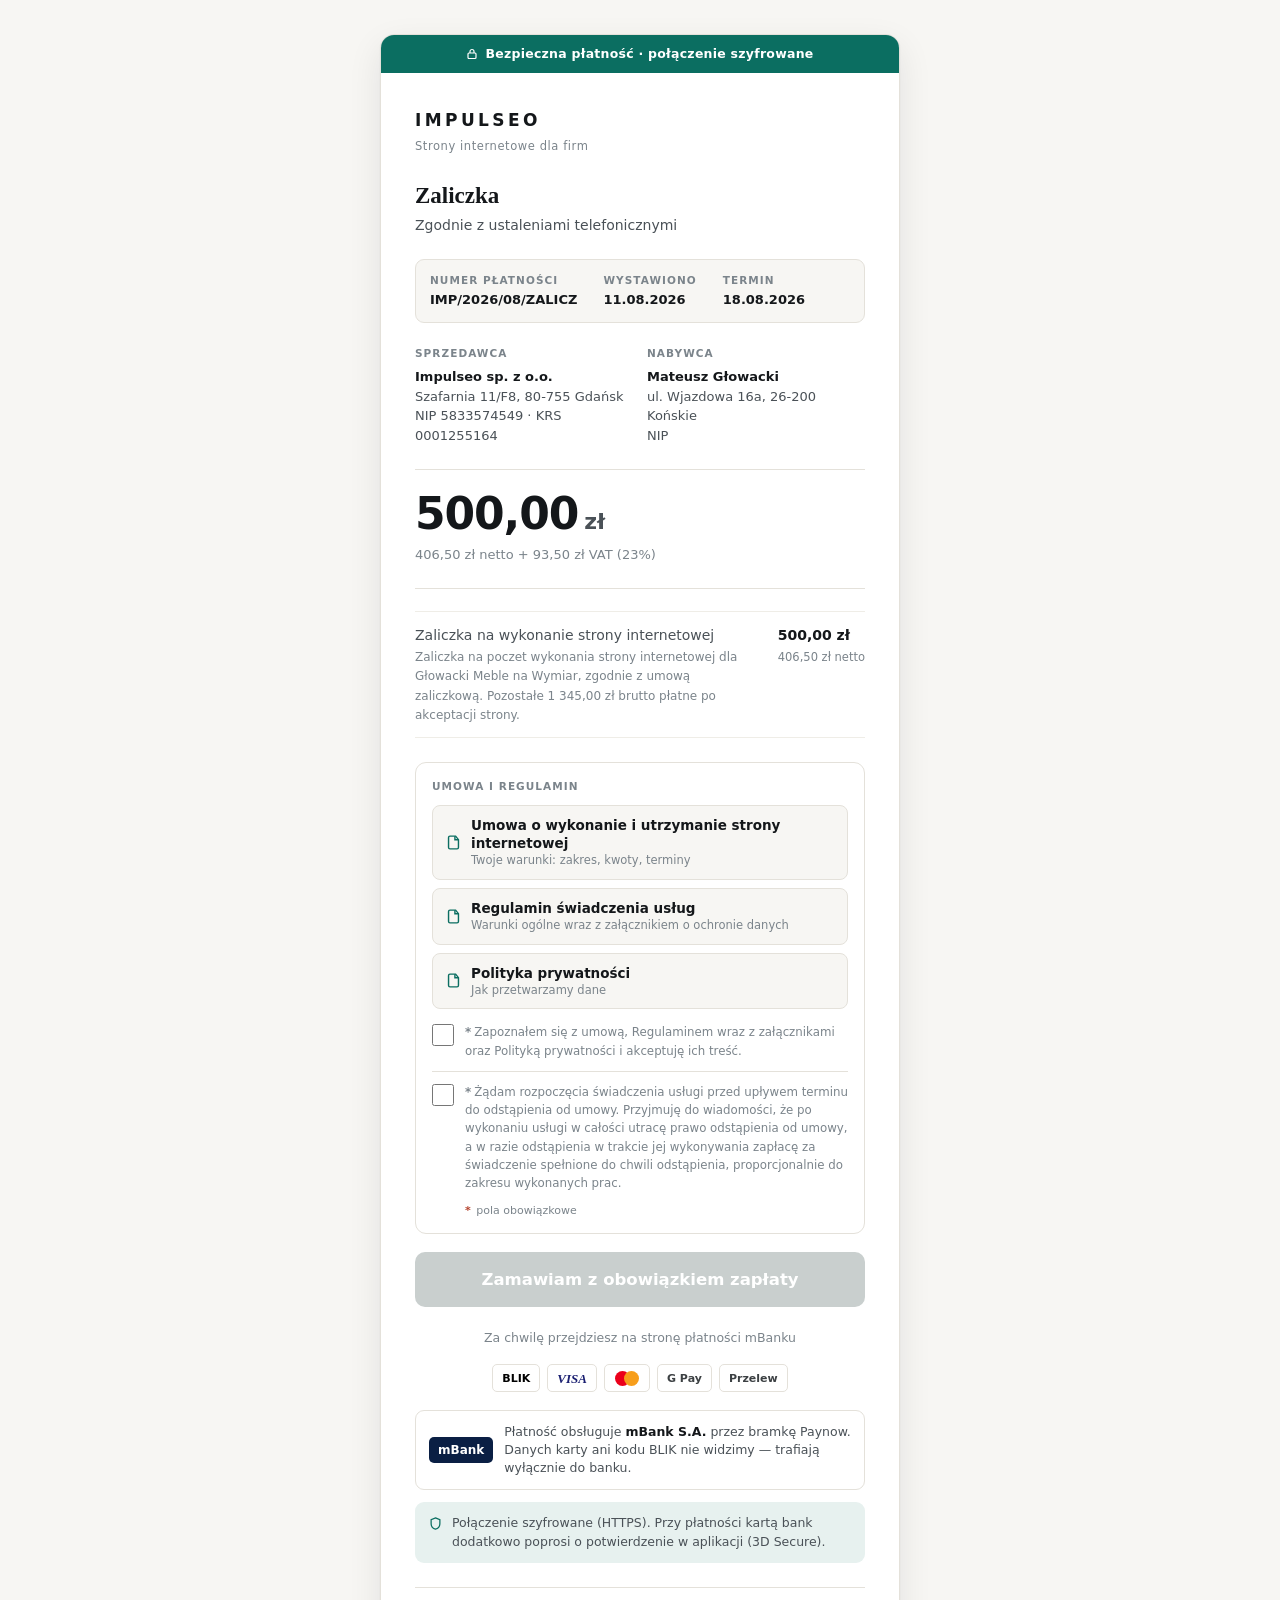
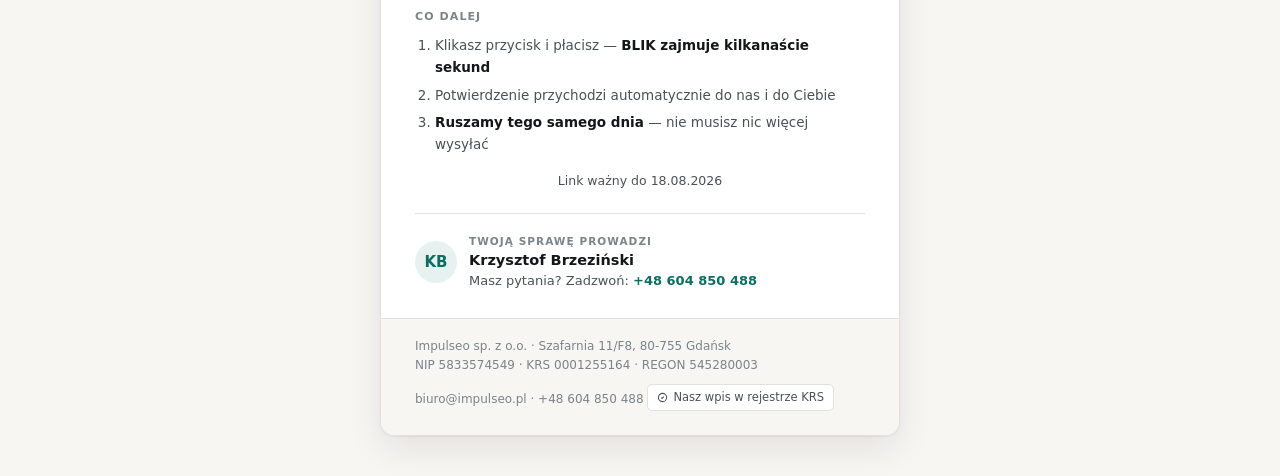
==== platnosc/zaliczka-be5e/index.html @ 8c0e006e "Strona platnosci: Mateusz Głowacki (500,00 zl)" ====
<!DOCTYPE html>
<html lang="pl">
<head>
<meta charset="utf-8" />
<meta name="viewport" content="width=device-width, initial-scale=1" />
<title>Płatność 500,00 zł — Mateusz Głowacki | Impulseo</title>
<meta name="robots" content="noindex, nofollow" />
<meta name="description" content="500,00 zł · zaliczka · BLIK, karta lub przelew" />

<meta property="og:type" content="website" />
<meta property="og:title" content="Płatność — Mateusz Głowacki" />
<meta property="og:description" content="500,00 zł · zaliczka · BLIK, karta lub przelew" />
<meta property="og:image" content="https://impulseo-pl.github.io/glowacki-meble-na-wymiar/platnosc/zaliczka-be5e/og.jpg" />
<meta property="og:image:width" content="1200" />
<meta property="og:image:height" content="630" />
<meta property="og:url" content="https://impulseo-pl.github.io/glowacki-meble-na-wymiar/platnosc/zaliczka-be5e/" />
<meta property="og:site_name" content="Impulseo" />
<meta name="twitter:card" content="summary_large_image" />

<link rel="icon" href="data:image/svg+xml,<svg xmlns='http://www.w3.org/2000/svg' viewBox='0 0 100 100'><text y='.9em' font-size='90'>%F0%9F%92%B3</text></svg>" />

<style>
  :root {
    --paper: #F7F6F3;
    --card: #FFFFFF;
    --ink: #14171A;
    --ink-2: #4A5157;
    --ink-3: #7B848B;
    --line: #E4E1DA;
    --line-2: #EFEDE7;
    --accent: #0B6E61;
    --accent-d: #095C51;
    --accent-soft: #E7F1EF;
    --shadow: 0 1px 2px rgba(20,24,28,.05), 0 12px 34px rgba(20,24,28,.09);
    --sans: -apple-system, BlinkMacSystemFont, "Segoe UI", Roboto, system-ui, sans-serif;
    --serif: ui-serif, "Iowan Old Style", "Palatino Linotype", Palatino, Georgia, serif;
  }

  * { box-sizing: border-box; }

  html { -webkit-text-size-adjust: 100%; }

  body {
    margin: 0;
    background: var(--paper);
    color: var(--ink);
    font-family: var(--sans);
    font-size: 16px;
    line-height: 1.6;
    -webkit-font-smoothing: antialiased;
  }

  .shell { max-width: 560px; margin: 0 auto; padding: clamp(14px, 3vw, 34px) clamp(12px, 3vw, 20px) 40px; }

  .card {
    background: var(--card);
    border: 1px solid var(--line);
    border-radius: 14px;
    box-shadow: var(--shadow);
    overflow: hidden;
  }

  .trustbar {
    display: flex; align-items: center; justify-content: center; gap: 7px;
    background: var(--accent); color: #fff;
    font-size: 12.5px; font-weight: 600; letter-spacing: .02em;
    padding: 9px 14px;
  }

  .body { padding: clamp(24px, 5vw, 34px) clamp(20px, 5vw, 34px) 28px; }

  .logo { font-size: 17px; font-weight: 700; letter-spacing: .2em; text-transform: uppercase; margin: 0 0 3px; }
  .logo-sub { font-size: 11.5px; letter-spacing: .05em; color: var(--ink-3); margin: 0 0 26px; }

  h1 {
    font-family: var(--serif);
    font-size: clamp(20px, 4.6vw, 23px);
    line-height: 1.25; font-weight: 600; margin: 0 0 4px;
    text-wrap: balance;
  }

  .sub { font-size: 14px; color: var(--ink-2); margin: 0 0 22px; }

  .meta {
    display: flex; flex-wrap: wrap; gap: 6px 26px;
    border: 1px solid var(--line); border-radius: 9px;
    padding: 12px 14px; margin-bottom: 22px; background: var(--paper);
  }
  .meta dt { margin: 0 0 1px; font-size: 10.5px; letter-spacing: .1em; text-transform: uppercase; color: var(--ink-3); font-weight: 650; }
  .meta dd { margin: 0; font-size: 13px; font-weight: 550; font-variant-numeric: tabular-nums; }

  .parties { display: grid; gap: 14px; margin-bottom: 24px; }
  @media (min-width: 440px) { .parties { grid-template-columns: 1fr 1fr; } }
  .party h2 { font-size: 10.5px; letter-spacing: .1em; text-transform: uppercase; color: var(--ink-3); margin: 0 0 5px; font-weight: 700; }
  .party p { margin: 0; font-size: 13px; line-height: 1.5; color: var(--ink-2); }
  .party strong { display: block; color: var(--ink); font-weight: 650; }

  .amount-box { border-top: 1px solid var(--line); border-bottom: 1px solid var(--line); padding: 22px 0; margin-bottom: 22px; }
  .amount { font-size: clamp(36px, 9vw, 44px); font-weight: 700; letter-spacing: -.025em; font-variant-numeric: tabular-nums; line-height: 1; margin: 0; }
  .amount .cur { font-size: .5em; font-weight: 600; color: var(--ink-2); margin-left: 6px; letter-spacing: 0; }
  .amount-split { font-size: 13px; color: var(--ink-3); margin: 9px 0 0; font-variant-numeric: tabular-nums; }

  .scope { margin: 0 0 24px; padding: 0; list-style: none; display: flex; flex-direction: column; gap: 8px; }
  .scope li { font-size: 14px; color: var(--ink-2); padding-left: 23px; position: relative; }
  .scope li::before {
    content: ""; position: absolute; left: 1px; top: 7px;
    width: 8px; height: 8px; border-radius: 50%; background: var(--accent);
  }

  /* pozycje z kwotami — rozbicie, za co dokładnie płaci */
  .lines { margin: 0 0 24px; border-top: 1px solid var(--line-2); }
  .line {
    display: flex; justify-content: space-between; gap: 16px;
    padding: 12px 0; border-bottom: 1px solid var(--line-2);
  }
  .line-name { font-size: 14px; color: var(--ink-2); }
  .line-name small { display: block; font-size: 12px; color: var(--ink-3); margin-top: 2px; }
  .line-val { font-size: 14px; font-weight: 620; white-space: nowrap; font-variant-numeric: tabular-nums; }
  .line-val small { display: block; font-size: 11.5px; font-weight: 500; color: var(--ink-3); text-align: right; margin-top: 2px; }

  .cta {
    display: block; width: 100%; text-align: center; text-decoration: none;
    background: var(--accent); color: #fff; border: none; border-radius: 10px;
    padding: 18px 20px; font-family: inherit; font-size: 16.5px; font-weight: 650;
    cursor: pointer; transition: filter .12s ease, transform .12s ease;
  }
  .cta:hover { filter: brightness(1.08); }
  .cta:active { transform: translateY(1px); }
  .cta:focus-visible { outline: 3px solid color-mix(in srgb, var(--accent) 45%, transparent); outline-offset: 3px; }

  .cta-note { text-align: center; font-size: 12.5px; color: var(--ink-3); margin: 11px 0 0; }

  .paylogos { display: flex; flex-wrap: wrap; align-items: center; justify-content: center; gap: 7px; margin-top: 16px; }
  .plogo {
    height: 28px; min-width: 46px; border: 1px solid var(--line); border-radius: 5px;
    background: #fff; display: grid; place-items: center; padding: 0 9px; flex: none;
  }
  .pl-blik { font: 700 11px/1 var(--sans); color: #000; }
  .pl-visa { font: italic 800 13px/1 Georgia, serif; color: #1A1F71; }
  .pl-mc { display: flex; align-items: center; }
  .pl-mc i { width: 15px; height: 15px; border-radius: 50%; display: block; }
  .pl-mc i:first-child { background: #EB001B; }
  .pl-mc i:last-child { background: #F79E1B; margin-left: -6px; }
  .pl-txt { font: 600 11px/1 var(--sans); color: #3C4043; }

  .gateway {
    display: flex; align-items: center; gap: 11px;
    border: 1px solid var(--line); border-radius: 9px;
    padding: 12px 13px; margin-top: 18px;
  }
  .gateway-mark { font: 800 12px/1 var(--sans); color: #fff; background: #0A1F44; border-radius: 5px; padding: 7px 9px; flex: none; }
  .gateway p { margin: 0; font-size: 12.5px; line-height: 1.45; color: var(--ink-2); }
  .gateway strong { color: var(--ink); }

  .secure {
    display: flex; gap: 9px; align-items: flex-start;
    background: var(--accent-soft); border-radius: 9px;
    padding: 12px 13px; margin-top: 12px;
    font-size: 12.5px; line-height: 1.45; color: var(--ink-2);
  }
  .secure svg { flex: none; margin-top: 2px; color: var(--accent); }

  .next {
    border-top: 1px solid var(--line); margin-top: 24px; padding-top: 20px;
  }
  .next h2 { font-size: 11px; letter-spacing: .1em; text-transform: uppercase; color: var(--ink-3); margin: 0 0 10px; font-weight: 700; }
  .next ol { margin: 0; padding-left: 20px; display: flex; flex-direction: column; gap: 6px; }
  .next li { font-size: 13.5px; color: var(--ink-2); }
  .next li strong { color: var(--ink); font-weight: 620; }

  .valid { font-size: 12.5px; color: var(--ink-2); margin: 16px 0 0; text-align: center; }

  .rep { display: flex; gap: 12px; align-items: center; border-top: 1px solid var(--line); margin-top: 22px; padding-top: 20px; }
  .rep-avatar { width: 42px; height: 42px; border-radius: 50%; background: var(--accent-soft); color: var(--accent); display: grid; place-items: center; font-weight: 700; font-size: 15px; flex: none; }
  .rep-body { min-width: 0; display: flex; flex-direction: column; gap: 1px; }
  .rep-label { font-size: 10.5px; letter-spacing: .1em; text-transform: uppercase; color: var(--ink-3); font-weight: 700; line-height: 1.5; }
  .rep-name { font-size: 14.5px; font-weight: 650; line-height: 1.35; }
  .rep-contact { font-size: 13px; color: var(--ink-2); line-height: 1.45; }
  .rep-contact a { color: var(--accent); text-decoration: none; font-weight: 600; }

  .foot {
    border-top: 1px solid var(--line); padding: 18px clamp(20px, 5vw, 34px) 24px;
    font-size: 12px; line-height: 1.55; color: var(--ink-3); background: var(--paper);
  }
  .foot a { color: var(--ink-2); }
  .krs {
    display: inline-flex; align-items: center; gap: 5px; margin-top: 9px;
    border: 1px solid var(--line); border-radius: 5px; padding: 4px 9px;
    font-size: 11.5px; text-decoration: none; color: var(--ink-2); background: var(--card);
  }
  .krs:hover { border-color: var(--accent); color: var(--accent); }

  /* ── akceptacja regulaminu i umowy (wersja z checkboxem) ── */
  .accept { border: 1px solid var(--line); border-radius: 11px; padding: 15px 16px 14px; margin-bottom: 18px; background: var(--card); }
  .accept h2 { font-size: 10.5px; letter-spacing: .1em; text-transform: uppercase; color: var(--ink-3); margin: 0 0 10px; font-weight: 700; }

  .docs { display: flex; flex-direction: column; gap: 8px; margin-bottom: 14px; }
  .doc {
    display: flex; align-items: center; gap: 9px; text-decoration: none;
    border: 1px solid var(--line); border-radius: 8px; padding: 10px 12px;
    background: var(--paper); color: var(--ink);
  }
  .doc:hover { border-color: var(--accent); }
  .doc svg { flex: none; color: var(--accent); }
  .doc-name { font-size: 13.5px; font-weight: 600; line-height: 1.35; }
  .doc-name small { display: block; font-size: 11.5px; font-weight: 500; color: var(--ink-3); margin-top: 1px; }

  .accept-row { display: flex; gap: 11px; align-items: flex-start; cursor: pointer; }
  /* dwa oświadczenia od 10.08.2026 — muszą być rozdzielone wzrokowo, żeby czytało
     się je jako dwie osobne decyzje, a nie jeden blok drobnego druku */
  .accept-row + .accept-row { margin-top: 11px; padding-top: 11px; border-top: 1px solid var(--line); }
  .accept-row input {
    flex: none; width: 22px; height: 22px; margin: 1px 0 0; accent-color: var(--accent); cursor: pointer;
  }
  .accept-row span { font-size: 11.8px; line-height: 1.55; color: var(--ink-3); }
  .req { color: #B3412B; font-weight: 700; margin-right: 3px; }
  .accept-note { margin: 9px 0 0 33px; font-size: 11px; color: var(--ink-3); }
  .accept-note .req { margin-right: 2px; }

  .cta[disabled] { background: #C9CFCE; cursor: not-allowed; filter: none; }
  .cta[disabled]:active { transform: none; }
  .cta-hint { text-align: center; font-size: 12.5px; color: #A8442F; margin: 9px 0 0; min-height: 1px; }

  /* ── proforma do pobrania (dla klientów, którzy wolą zwykły przelew) ── */
  .proforma {
    display: flex; align-items: center; gap: 10px; justify-content: center;
    margin-top: 16px; padding: 11px 13px;
    border: 1px dashed var(--line); border-radius: 9px;
    font-size: 13px; color: var(--ink-2); text-align: center; flex-wrap: wrap;
  }
  .proforma a { color: var(--accent); font-weight: 650; text-decoration: none; }
  .proforma a:hover { text-decoration: underline; }

  @media (prefers-reduced-motion: reduce) { * { transition: none !important; } }
</style>
</head>
<body>

<div class="shell">
  <div class="card">

    <div class="trustbar">
      <svg width="12" height="12" viewBox="0 0 24 24" fill="none" stroke="currentColor" stroke-width="2.4" aria-hidden="true">
        <rect x="4" y="10" width="16" height="11" rx="2" /><path d="M8 10V7a4 4 0 0 1 8 0v3" />
      </svg>
      Bezpieczna płatność &middot; połączenie szyfrowane
    </div>

    <div class="body">
      <p class="logo">Impulseo</p>
      <p class="logo-sub">Strony internetowe dla firm</p>

      <h1>Zaliczka</h1>
      <p class="sub">Zgodnie z ustaleniami telefonicznymi</p>

      <dl class="meta">
        <div><dt>Numer płatności</dt><dd>IMP/2026/08/ZALICZ</dd></div>
        <div><dt>Wystawiono</dt><dd>11.08.2026</dd></div>
        <div><dt>Termin</dt><dd>18.08.2026</dd></div>
      </dl>

      <div class="parties">
        <div class="party">
          <h2>Sprzedawca</h2>
          <p>
            <strong>Impulseo sp. z o.o.</strong>
            Szafarnia 11/F8, 80-755 Gdańsk<br />
            NIP 5833574549 &middot; KRS 0001255164
          </p>
        </div>
        <div class="party">
          <h2>Nabywca</h2>
          <p>
            <strong>Mateusz Głowacki</strong>
            ul. Wjazdowa 16a, 26-200 Końskie<br />
            NIP 
          </p>
        </div>
      </div>

      <div class="amount-box">
        <p class="amount">500,00<span class="cur">zł</span></p>
        <p class="amount-split">406,50 zł netto + 93,50 zł VAT (23%)</p>
      </div>

      <div class="lines">
        <div class="line"><span class="line-name">Zaliczka na wykonanie strony internetowej<small>Zaliczka na poczet wykonania strony internetowej dla Głowacki Meble na Wymiar, zgodnie z umową zaliczkową. Pozostałe 1 345,00 zł brutto płatne po akceptacji strony.</small></span><span class="line-val">500,00 zł<small>406,50 zł netto</small></span></div>
      </div>

      <div class="accept">
        <h2>Umowa i regulamin</h2>
        <div class="docs">
        <a class="doc" href="umowa.pdf" target="_blank" rel="noopener"><svg width="17" height="17" viewBox="0 0 24 24" fill="none" stroke="currentColor" stroke-width="2" aria-hidden="true"><path d="M14 3v5h5" /><path d="M15 3H7a2 2 0 0 0-2 2v14a2 2 0 0 0 2 2h10a2 2 0 0 0 2-2V8z" /></svg><span class="doc-name">Umowa o wykonanie i utrzymanie strony internetowej<small>Twoje warunki: zakres, kwoty, terminy</small></span></a>
        <a class="doc" href="regulamin.pdf" target="_blank" rel="noopener"><svg width="17" height="17" viewBox="0 0 24 24" fill="none" stroke="currentColor" stroke-width="2" aria-hidden="true"><path d="M14 3v5h5" /><path d="M15 3H7a2 2 0 0 0-2 2v14a2 2 0 0 0 2 2h10a2 2 0 0 0 2-2V8z" /></svg><span class="doc-name">Regulamin świadczenia usług<small>Warunki ogólne wraz z załącznikiem o ochronie danych</small></span></a>
        <a class="doc" href="polityka-prywatnosci.pdf" target="_blank" rel="noopener"><svg width="17" height="17" viewBox="0 0 24 24" fill="none" stroke="currentColor" stroke-width="2" aria-hidden="true"><path d="M14 3v5h5" /><path d="M15 3H7a2 2 0 0 0-2 2v14a2 2 0 0 0 2 2h10a2 2 0 0 0 2-2V8z" /></svg><span class="doc-name">Polityka prywatności<small>Jak przetwarzamy dane</small></span></a>
        </div>
        <label class="accept-row">
          <input type="checkbox" id="zgoda-dok" data-wymagany />
          <span><span class="req" aria-hidden="true">*</span>Zapoznałem się z umową, Regulaminem wraz z załącznikami oraz Polityką prywatności i akceptuję ich treść.</span>
        </label>
        <label class="accept-row">
          <input type="checkbox" id="zgoda-start" data-wymagany />
          <span><span class="req" aria-hidden="true">*</span>Żądam rozpoczęcia świadczenia usługi przed upływem terminu do odstąpienia od umowy. Przyjmuję do wiadomości, że po wykonaniu usługi w całości utracę prawo odstąpienia od umowy, a w razie odstąpienia w trakcie jej wykonywania zapłacę za świadczenie spełnione do chwili odstąpienia, proporcjonalnie do zakresu wykonanych prac.</span>
        </label>
        <p class="accept-note"><span class="req">*</span> pola obowiązkowe</p>
      </div>

      <button class="cta" id="cta" type="button" disabled>Zamawiam z obowiązkiem zapłaty</button>
      <p class="cta-hint" id="hint"></p>
      <script>
        var LINK = "https://paywall.paynow.pl/PT02-DXG-HZI-BFE?token=eyJraWQiOiJhMDAyNjJjYS02NTU3LTRjOTktOGU0NC1kMTFlMTAxYjhhNTIiLCJ0eXAiOiJKV1QiLCJhbGciOiJIUzI1NiJ9.eyJzdWIiOiJQVDAyLURYRy1IWkktQkZFIiwiYXVkIjoicGF5d2FsbC5wYXlub3cucGwiLCJpc3MiOiJwYXlub3cucGwiLCJleHAiOjE3ODcwOTAzOTksImlhdCI6MTc4NjQ2MzM3Nn0.jfc3xFqvu0VcNsFr9b7Me83IFWypiK_x7YtaoCU-YoU";
        var DOWOD = {"strona": "https://impulseo-pl.github.io/glowacki-meble-na-wymiar/platnosc/zaliczka-be5e/", "nr_platnosci": "IMP/2026/08/ZALICZ", "klient": "Mateusz Głowacki", "nip": "", "mail": "mgmeble@hotmail.com", "kwota_brutto": "500.00", "oswiadczenie": "[1 · akceptacja dokumentów] Zapoznałem się z umową, Regulaminem wraz z załącznikami oraz Polityką prywatności i akceptuję ich treść.\n[2 · żądanie rozpoczęcia] Żądam rozpoczęcia świadczenia usługi przed upływem terminu do odstąpienia od umowy. Przyjmuję do wiadomości, że po wykonaniu usługi w całości utracę prawo odstąpienia od umowy, a w razie odstąpienia w trakcie jej wykonywania zapłacę za świadczenie spełnione do chwili odstąpienia, proporcjonalnie do zakresu wykonanych prac.", "dokumenty": {"umowa.pdf": "784206b97da59cc51064df1a6cf12214f253c303e020b35ae1461bd7c673e002", "regulamin.pdf": "4ef9e104fc0d093745dd790916e9ed2aced6e7100100b9ab332430e9e7fc59e6", "polityka-prywatnosci.pdf": "4ab01c4a496297b75c00a751dfa54777d0de5ddcade62240631d019c5b55818e"}};
        var ENDPOINT = "https://zngfubfinbojfgaxdrbf.supabase.co/functions/v1/akceptacja";
        var boxy = [].slice.call(document.querySelectorAll("input[type=checkbox][data-wymagany]")),
            cta = document.getElementById("cta"),
            hint = document.getElementById("hint");
        function komplet() { return boxy.every(function (b) { return b.checked; }); }
        boxy.forEach(function (b) {
          b.addEventListener("change", function () {
            cta.disabled = !komplet();
            if (komplet()) hint.textContent = "";
          });
        });
        cta.addEventListener("click", function () {
          if (!komplet()) { hint.textContent = "Zaznacz obie zgody, żeby przejść do płatności."; return; }
          cta.disabled = true;
          cta.textContent = "Przechodzę do płatności…";
          var zapis = fetch(ENDPOINT, {
            method: "POST",
            headers: { "Content-Type": "application/json" },
            keepalive: true,
            body: JSON.stringify(Object.assign({ zaznaczono: new Date().toISOString() }, DOWOD))
          }).catch(function () {});
          /* zapis dowodu nie może blokować płatności — po 3 s idziemy dalej */
          Promise.race([zapis, new Promise(function (r) { setTimeout(r, 3000); })])
            .then(function () { window.location.href = LINK; });
        });
      </script>
      <p class="cta-note">Za chwilę przejdziesz na stronę płatności mBanku</p>

      

      <div class="paylogos">
        <span class="plogo"><span class="pl-blik">BLIK</span></span>
        <span class="plogo"><span class="pl-visa">VISA</span></span>
        <span class="plogo"><span class="pl-mc"><i></i><i></i></span></span>
        <span class="plogo"><span class="pl-txt">G&nbsp;Pay</span></span>
        <span class="plogo"><span class="pl-txt">Przelew</span></span>
      </div>

      <div class="gateway">
        <span class="gateway-mark">mBank</span>
        <p>Płatność obsługuje <strong>mBank S.A.</strong> przez bramkę Paynow. Danych karty ani kodu BLIK nie widzimy &mdash; trafiają wyłącznie do banku.</p>
      </div>

      <div class="secure">
        <svg width="15" height="15" viewBox="0 0 24 24" fill="none" stroke="currentColor" stroke-width="2" aria-hidden="true">
          <path d="M12 3l7 3v6c0 4.5-3 8-7 9-4-1-7-4.5-7-9V6z" />
        </svg>
        <span>Połączenie szyfrowane (HTTPS). Przy płatności kartą bank dodatkowo poprosi o potwierdzenie w aplikacji (3D&nbsp;Secure).</span>
      </div>

      <div class="next">
        <h2>Co dalej</h2>
        <ol>
          <li>Klikasz przycisk i płacisz — <strong>BLIK zajmuje kilkanaście sekund</strong></li>
          <li>Potwierdzenie przychodzi automatycznie do nas i do Ciebie</li>
          <li><strong>Ruszamy tego samego dnia</strong> — nie musisz nic więcej wysyłać</li>
        </ol>
      </div>

      <p class="valid">Link ważny do 18.08.2026</p>

      <div class="rep">
        <span class="rep-avatar">KB</span>
        <span class="rep-body">
          <span class="rep-label">Twoją sprawę prowadzi</span>
          <span class="rep-name">Krzysztof Brzeziński</span>
          <span class="rep-contact">Masz pytania? Zadzwoń: <a href="tel:+48604850488">+48 604 850 488</a></span>
        </span>
      </div>
    </div>

    <div class="foot">
      Impulseo sp. z o.o. &middot; Szafarnia 11/F8, 80-755 Gdańsk<br />
      NIP 5833574549 &middot; KRS 0001255164 &middot; REGON 545280003<br />
      biuro@impulseo.pl &middot; +48 604 850 488
      <a class="krs" href="https://wyszukiwarka-krs.ms.gov.pl/dane-szczegolowe-podmiotu;numerKRS=TTfETKDIxKsnfQK047mvwQ%3D%3D;typ=P" target="_blank" rel="noopener">
        <svg width="11" height="11" viewBox="0 0 24 24" fill="none" stroke="currentColor" stroke-width="2.2" aria-hidden="true">
          <path d="M9 12l2 2 4-4" /><circle cx="12" cy="12" r="9" />
        </svg>
        Nasz wpis w rejestrze KRS
      </a>
    </div>

  </div>
</div>

</body>
</html>
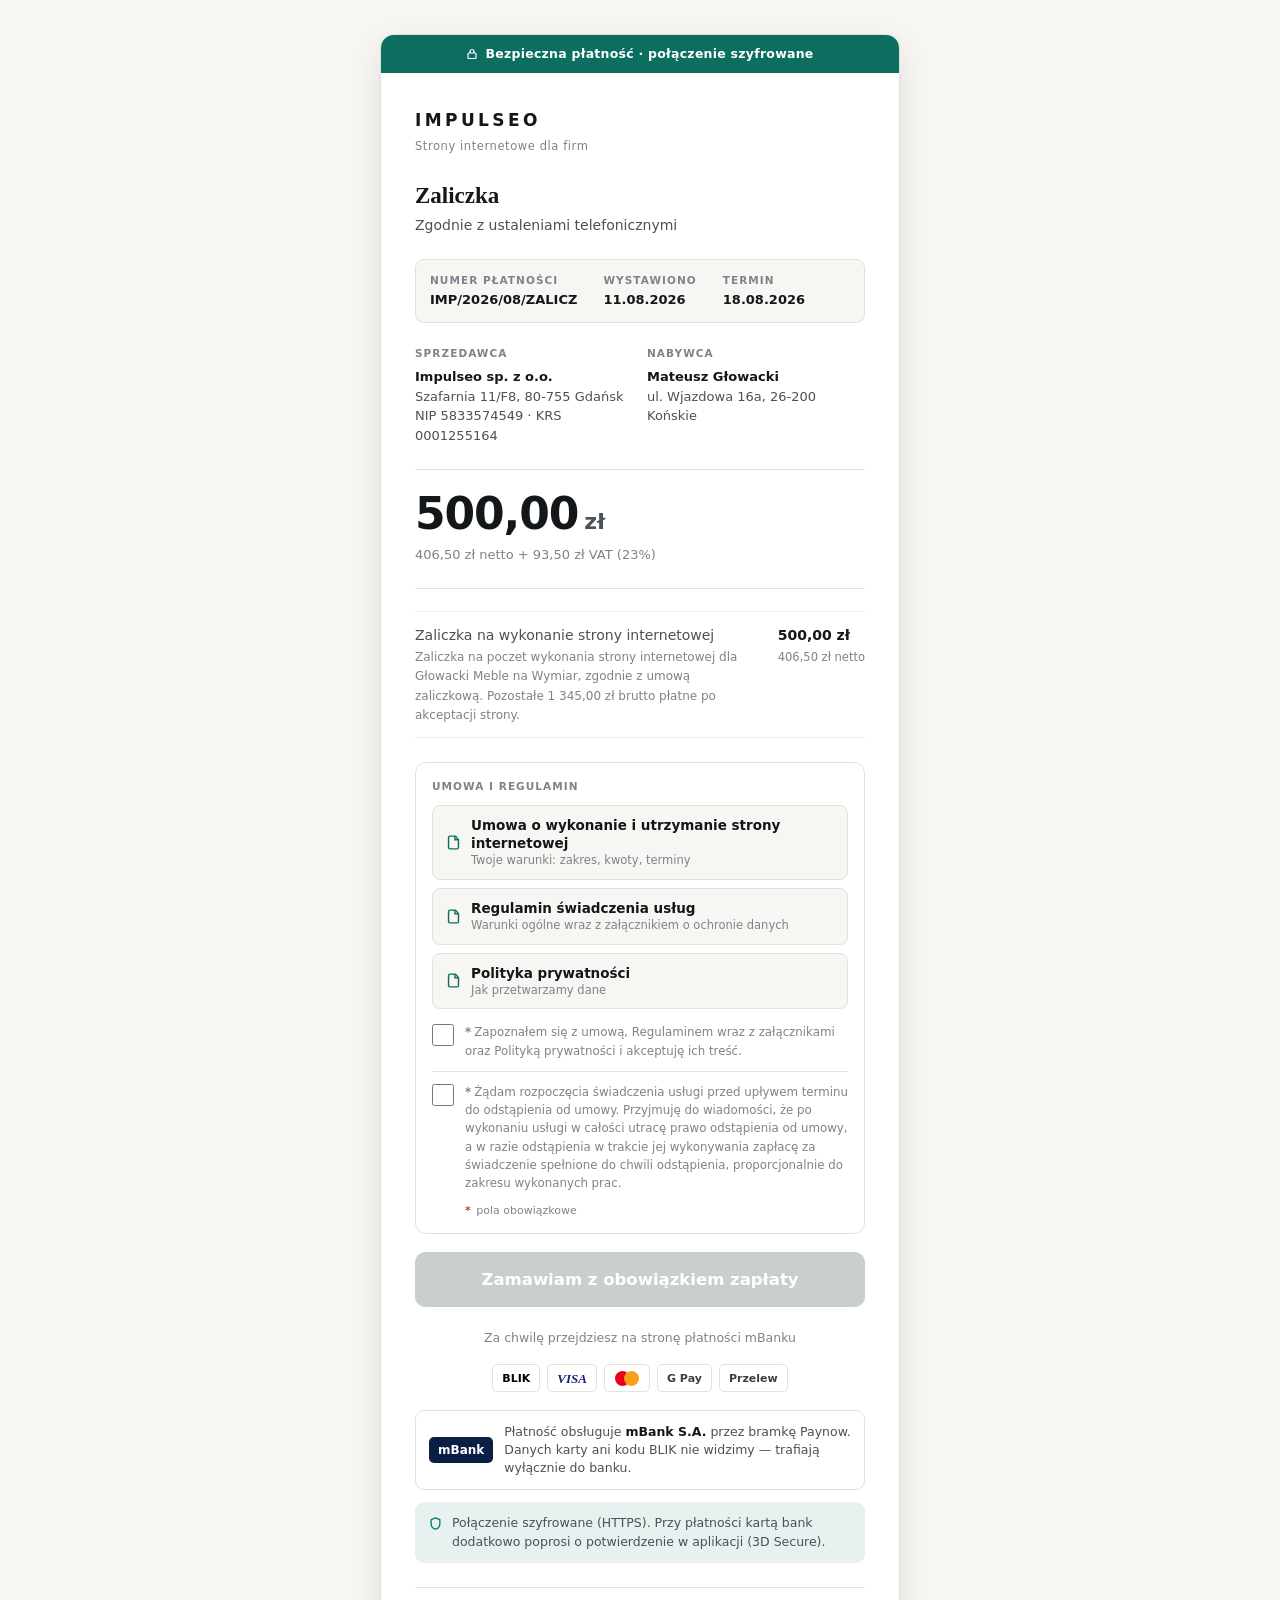
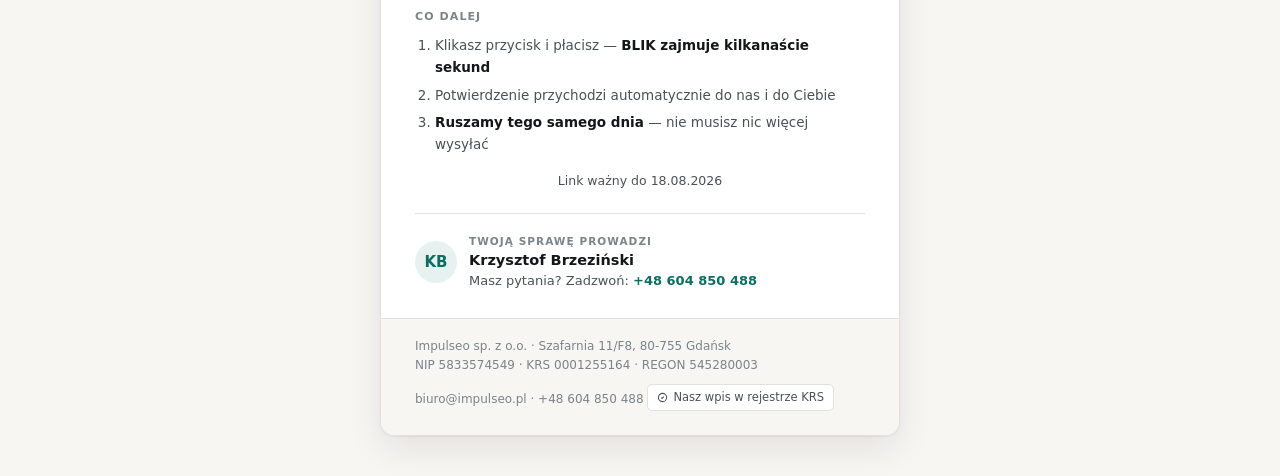
==== commit 512bb4bd: "Strona zaliczki Glowacki: bez pustego NIP (nabywca to osoba fizyczna)" ====
--- a/platnosc/zaliczka-be5e/index.html
+++ b/platnosc/zaliczka-be5e/index.html
@@ -272,8 +272,7 @@
           <h2>Nabywca</h2>
           <p>
             <strong>Mateusz Głowacki</strong>
-            ul. Wjazdowa 16a, 26-200 Końskie<br />
-            NIP 
+            ul. Wjazdowa 16a, 26-200 Końskie
           </p>
         </div>
       </div>
